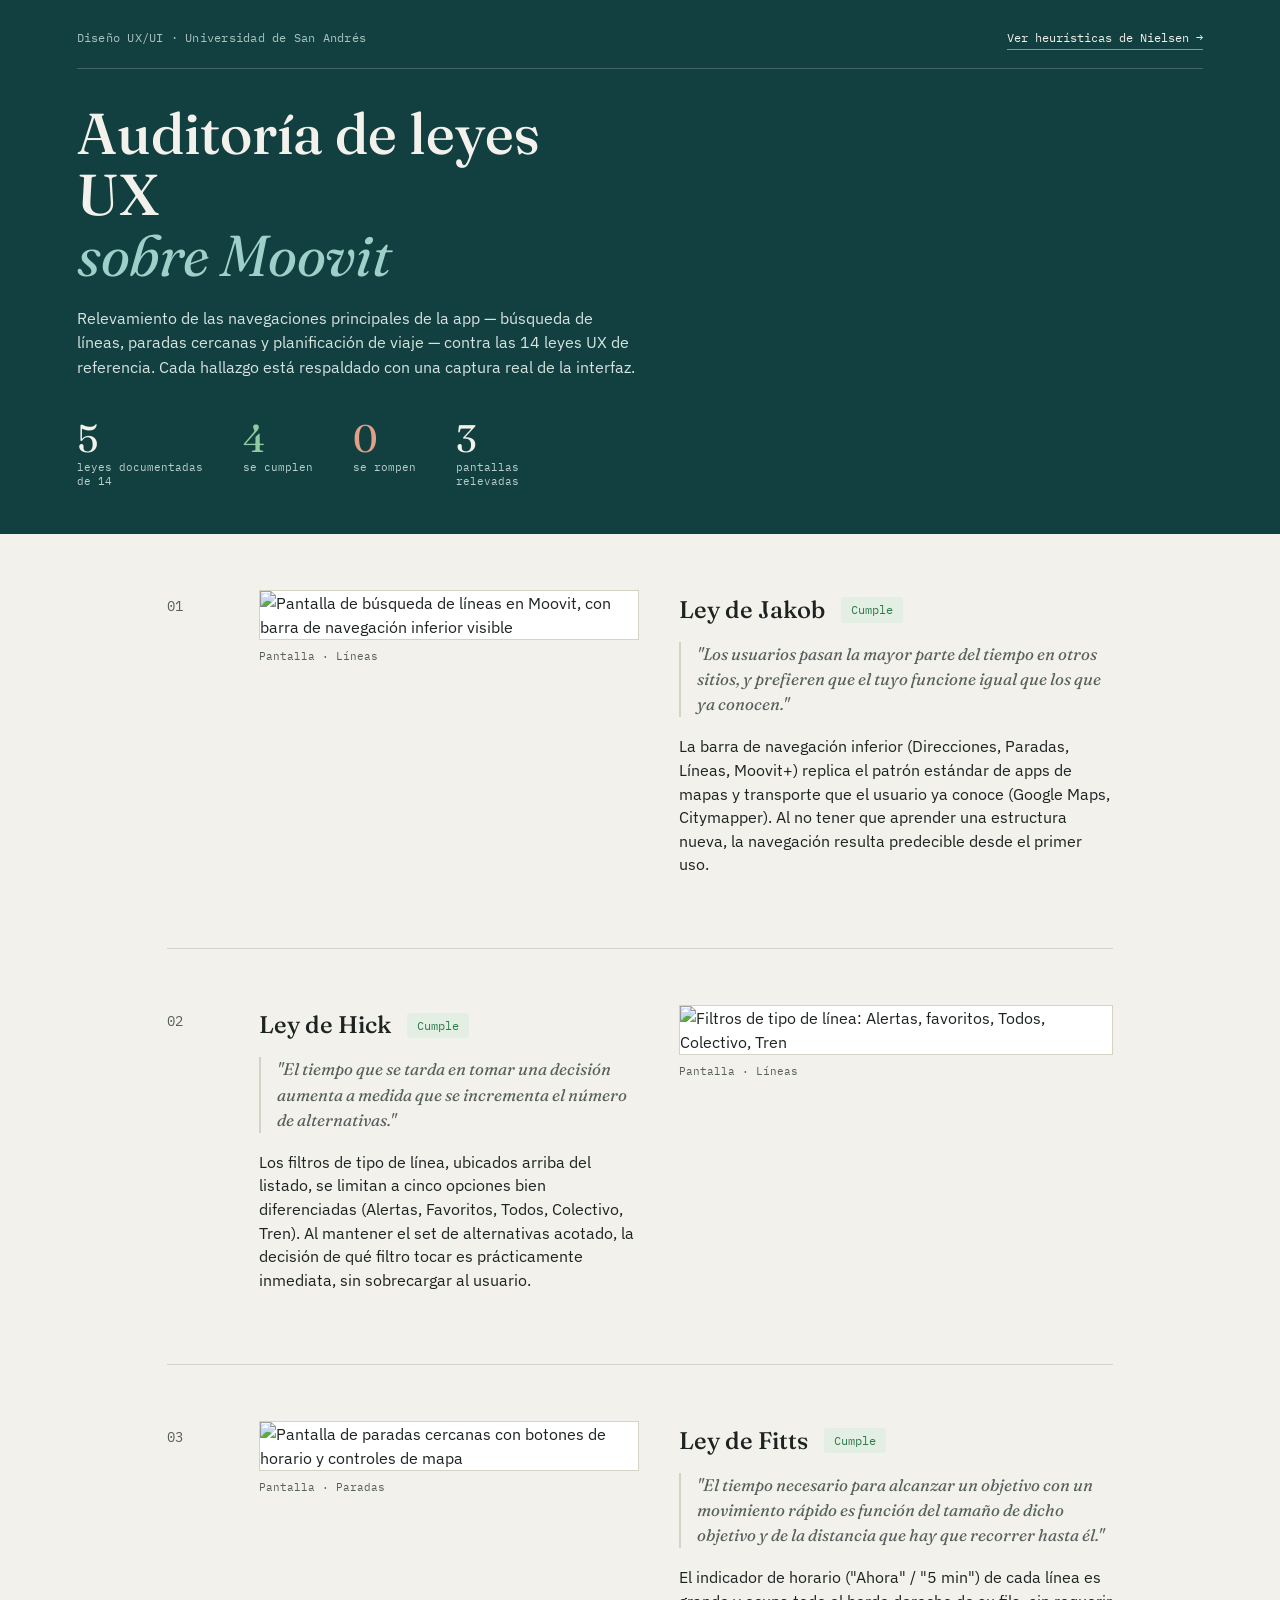
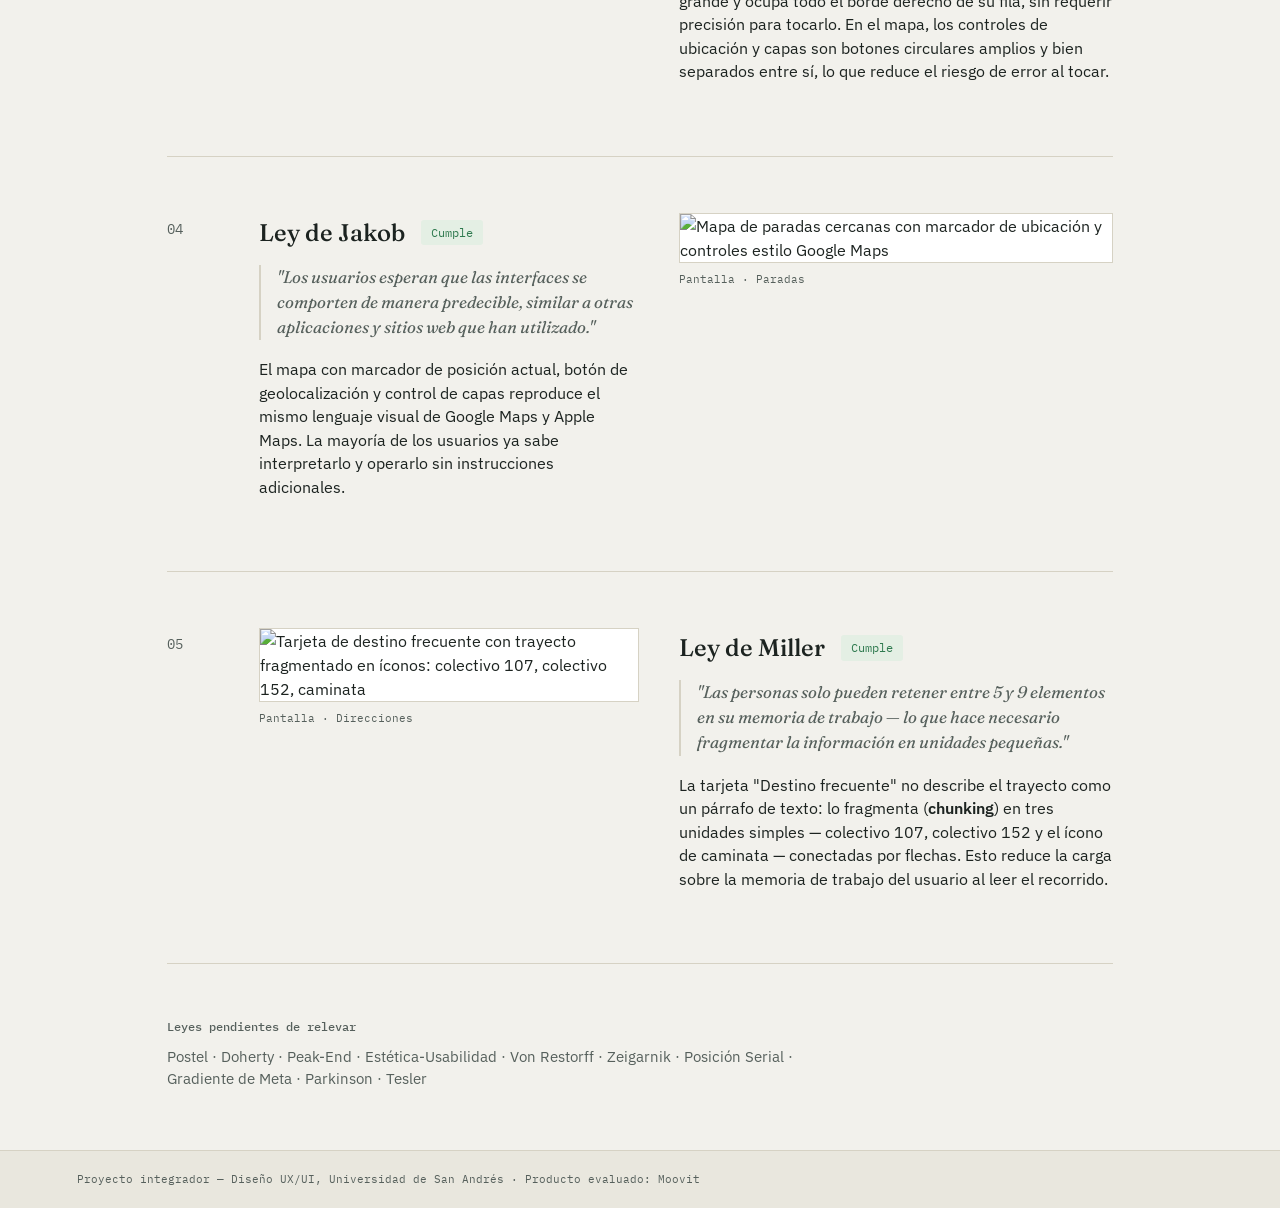
==== index.html @ 1d5173cb "Add files via upload" ====
<!DOCTYPE html>
<html lang="es">
<head>
<meta charset="UTF-8">
<meta name="viewport" content="width=device-width, initial-scale=1.0">
<title>Auditoría UX — Moovit · Leyes UX</title>
<link rel="preconnect" href="https://fonts.googleapis.com">
<link rel="preconnect" href="https://fonts.gstatic.com" crossorigin>
<link href="https://fonts.googleapis.com/css2?family=Fraunces:opsz,wght@9..144,400;9..144,500;9..144,600&family=IBM+Plex+Sans:wght@400;500;600&family=IBM+Plex+Mono:wght@500&display=swap" rel="stylesheet">
<link rel="stylesheet" href="style.css">
</head>
<body>

<header class="masthead">
  <div class="masthead-top">
    <span class="masthead-kicker">Diseño UX/UI · Universidad de San Andrés</span>
    <a class="masthead-link" href="heuristicas.html">Ver heurísticas de Nielsen →</a>
  </div>
  <h1 class="masthead-title">Auditoría de leyes UX<br><em>sobre Moovit</em></h1>
  <p class="masthead-lede">
    Relevamiento de las navegaciones principales de la app — búsqueda de líneas,
    paradas cercanas y planificación de viaje — contra las 14 leyes UX de referencia.
    Cada hallazgo está respaldado con una captura real de la interfaz.
  </p>

  <div class="masthead-stats">
    <div class="stat">
      <span class="stat-num">5</span>
      <span class="stat-label">leyes documentadas<br>de 14</span>
    </div>
    <div class="stat stat-cumple">
      <span class="stat-num">4</span>
      <span class="stat-label">se cumplen</span>
    </div>
    <div class="stat stat-rompe">
      <span class="stat-num">0</span>
      <span class="stat-label">se rompen</span>
    </div>
    <div class="stat">
      <span class="stat-num">3</span>
      <span class="stat-label">pantallas<br>relevadas</span>
    </div>
  </div>
</header>

<main class="findings">

  <!-- 01 — Ley de Jakob -->
  <article class="finding" id="jakob-1">
    <div class="finding-index">01</div>
    <div class="finding-media">
      <img src="assets/pantalla-lineas.jpg" alt="Pantalla de búsqueda de líneas en Moovit, con barra de navegación inferior visible">
      <span class="media-caption">Pantalla · Líneas</span>
    </div>
    <div class="finding-body">
      <div class="finding-head">
        <h2>Ley de Jakob</h2>
        <span class="badge badge-cumple">Cumple</span>
      </div>
      <p class="finding-quote">"Los usuarios pasan la mayor parte del tiempo en otros sitios, y prefieren que el tuyo funcione igual que los que ya conocen."</p>
      <p class="finding-analysis">
        La barra de navegación inferior (Direcciones, Paradas, Líneas, Moovit+) replica
        el patrón estándar de apps de mapas y transporte que el usuario ya conoce
        (Google Maps, Citymapper). Al no tener que aprender una estructura nueva,
        la navegación resulta predecible desde el primer uso.
      </p>
    </div>
  </article>

  <!-- 02 — Ley de Hick -->
  <article class="finding finding-reverse" id="hick">
    <div class="finding-index">02</div>
    <div class="finding-media">
      <img src="assets/pantalla-lineas.jpg" alt="Filtros de tipo de línea: Alertas, favoritos, Todos, Colectivo, Tren">
      <span class="media-caption">Pantalla · Líneas</span>
    </div>
    <div class="finding-body">
      <div class="finding-head">
        <h2>Ley de Hick</h2>
        <span class="badge badge-cumple">Cumple</span>
      </div>
      <p class="finding-quote">"El tiempo que se tarda en tomar una decisión aumenta a medida que se incrementa el número de alternativas."</p>
      <p class="finding-analysis">
        Los filtros de tipo de línea, ubicados arriba del listado, se limitan a cinco
        opciones bien diferenciadas (Alertas, Favoritos, Todos, Colectivo, Tren).
        Al mantener el set de alternativas acotado, la decisión de qué filtro tocar
        es prácticamente inmediata, sin sobrecargar al usuario.
      </p>
    </div>
  </article>

  <!-- 03 — Ley de Fitts -->
  <article class="finding" id="fitts">
    <div class="finding-index">03</div>
    <div class="finding-media">
      <img src="assets/pantalla-paradas.jpg" alt="Pantalla de paradas cercanas con botones de horario y controles de mapa">
      <span class="media-caption">Pantalla · Paradas</span>
    </div>
    <div class="finding-body">
      <div class="finding-head">
        <h2>Ley de Fitts</h2>
        <span class="badge badge-cumple">Cumple</span>
      </div>
      <p class="finding-quote">"El tiempo necesario para alcanzar un objetivo con un movimiento rápido es función del tamaño de dicho objetivo y de la distancia que hay que recorrer hasta él."</p>
      <p class="finding-analysis">
        El indicador de horario ("Ahora" / "5 min") de cada línea es grande y ocupa
        todo el borde derecho de su fila, sin requerir precisión para tocarlo.
        En el mapa, los controles de ubicación y capas son botones circulares
        amplios y bien separados entre sí, lo que reduce el riesgo de error al tocar.
      </p>
    </div>
  </article>

  <!-- 04 — Ley de Jakob (mapa) -->
  <article class="finding finding-reverse" id="jakob-2">
    <div class="finding-index">04</div>
    <div class="finding-media">
      <img src="assets/pantalla-paradas.jpg" alt="Mapa de paradas cercanas con marcador de ubicación y controles estilo Google Maps">
      <span class="media-caption">Pantalla · Paradas</span>
    </div>
    <div class="finding-body">
      <div class="finding-head">
        <h2>Ley de Jakob</h2>
        <span class="badge badge-cumple">Cumple</span>
      </div>
      <p class="finding-quote">"Los usuarios esperan que las interfaces se comporten de manera predecible, similar a otras aplicaciones y sitios web que han utilizado."</p>
      <p class="finding-analysis">
        El mapa con marcador de posición actual, botón de geolocalización y control
        de capas reproduce el mismo lenguaje visual de Google Maps y Apple Maps.
        La mayoría de los usuarios ya sabe interpretarlo y operarlo sin instrucciones
        adicionales.
      </p>
    </div>
  </article>

  <!-- 05 — Ley de Miller -->
  <article class="finding" id="miller">
    <div class="finding-index">05</div>
    <div class="finding-media">
      <img src="assets/pantalla-direcciones.jpg" alt="Tarjeta de destino frecuente con trayecto fragmentado en íconos: colectivo 107, colectivo 152, caminata">
      <span class="media-caption">Pantalla · Direcciones</span>
    </div>
    <div class="finding-body">
      <div class="finding-head">
        <h2>Ley de Miller</h2>
        <span class="badge badge-cumple">Cumple</span>
      </div>
      <p class="finding-quote">"Las personas solo pueden retener entre 5 y 9 elementos en su memoria de trabajo — lo que hace necesario fragmentar la información en unidades pequeñas."</p>
      <p class="finding-analysis">
        La tarjeta "Destino frecuente" no describe el trayecto como un párrafo de texto:
        lo fragmenta (<em>chunking</em>) en tres unidades simples — colectivo 107,
        colectivo 152 y el ícono de caminata — conectadas por flechas. Esto reduce
        la carga sobre la memoria de trabajo del usuario al leer el recorrido.
      </p>
    </div>
  </article>

</main>

<section class="pending">
  <h3>Leyes pendientes de relevar</h3>
  <p>
    Postel · Doherty · Peak-End · Estética-Usabilidad · Von Restorff ·
    Zeigarnik · Posición Serial · Gradiente de Meta · Parkinson · Tesler
  </p>
</section>

<footer class="site-footer">
  <p>Proyecto integrador — Diseño UX/UI, Universidad de San Andrés · Producto evaluado: Moovit</p>
</footer>

</body>
</html>
---- style.css ----
/* ============================================
   Tokens
   ============================================ */
:root {
  --paper:      #F2F1EC;
  --paper-dim:  #E9E7DE;
  --ink:        #1C2320;
  --ink-soft:   #56605C;
  --rule:       #D6D2C4;

  --teal:       #1F6E6E;
  --teal-deep:  #123F3F;
  --amber:      #C98A2E;

  --cumple:     #2F7A4F;
  --cumple-bg:  #E4EFE4;
  --rompe:      #B24A2E;
  --rompe-bg:   #F3E4DD;

  --display: "Fraunces", Georgia, serif;
  --body:    "IBM Plex Sans", -apple-system, sans-serif;
  --mono:    "IBM Plex Mono", monospace;
}

* { box-sizing: border-box; }

html { scroll-behavior: smooth; }

body {
  margin: 0;
  background: var(--paper);
  color: var(--ink);
  font-family: var(--body);
  line-height: 1.5;
  -webkit-font-smoothing: antialiased;
}

img { max-width: 100%; display: block; }

a { color: var(--teal-deep); }
a:focus-visible, button:focus-visible { outline: 2px solid var(--teal); outline-offset: 3px; }

/* ============================================
   Masthead
   ============================================ */
.masthead {
  background: var(--teal-deep);
  color: var(--paper);
  padding: 28px 6vw 46px;
}

.masthead-top {
  display: flex;
  flex-wrap: wrap;
  gap: 12px 24px;
  justify-content: space-between;
  align-items: baseline;
  border-bottom: 1px solid rgba(242,241,236,0.22);
  padding-bottom: 18px;
  margin-bottom: 34px;
}

.masthead-kicker {
  font-family: var(--mono);
  font-size: 0.72rem;
  letter-spacing: 0.02em;
  color: #A9C4C0;
}

.masthead-link {
  font-family: var(--mono);
  font-size: 0.78rem;
  color: var(--paper);
  text-decoration: none;
  border-bottom: 1px solid rgba(242,241,236,0.5);
  padding-bottom: 2px;
}
.masthead-link:hover { border-color: var(--paper); }

.masthead-title {
  font-family: var(--display);
  font-weight: 500;
  font-size: clamp(2.1rem, 5.4vw, 3.6rem);
  line-height: 1.06;
  margin: 0 0 20px;
  max-width: 14ch;
}
.masthead-title em {
  font-style: italic;
  font-weight: 400;
  color: #9FCFC9;
}

.masthead-lede {
  max-width: 56ch;
  font-size: 1.02rem;
  color: #D6E4E1;
  margin: 0 0 40px;
}

.masthead-stats {
  display: flex;
  flex-wrap: wrap;
  gap: 40px;
}

.stat {
  display: flex;
  flex-direction: column;
  gap: 2px;
}
.stat-num {
  font-family: var(--display);
  font-size: 2.4rem;
  line-height: 1;
  color: var(--paper);
}
.stat-cumple .stat-num { color: #8FCB9F; }
.stat-rompe .stat-num  { color: #E3A088; }
.stat-label {
  font-family: var(--mono);
  font-size: 0.68rem;
  color: #B9CFCB;
  line-height: 1.3;
}

/* ============================================
   Findings — alternating editorial rows
   ============================================ */
.findings {
  max-width: 1100px;
  margin: 0 auto;
  padding: 8px 6vw 20px;
}

.finding {
  display: grid;
  grid-template-columns: 52px minmax(240px, 380px) 1fr;
  gap: 0 40px;
  padding: 56px 0;
  border-bottom: 1px solid var(--rule);
  align-items: start;
}
.finding:first-child { padding-top: 48px; }

.finding-index {
  font-family: var(--mono);
  font-size: 0.85rem;
  color: var(--ink-soft);
  padding-top: 6px;
}

.finding-media {
  position: relative;
}
.finding-media img {
  width: 100%;
  border: 1px solid var(--rule);
  background: #fff;
}
.media-caption {
  display: block;
  font-family: var(--mono);
  font-size: 0.68rem;
  color: var(--ink-soft);
  margin-top: 8px;
}

.finding-body { padding-top: 2px; }

.finding-head {
  display: flex;
  align-items: center;
  gap: 16px;
  margin-bottom: 14px;
}

.finding-head h2 {
  font-family: var(--display);
  font-weight: 500;
  font-size: 1.5rem;
  margin: 0;
}

.badge {
  font-family: var(--mono);
  font-size: 0.72rem;
  padding: 4px 10px;
  border-radius: 3px;
  white-space: nowrap;
}
.badge-cumple { background: var(--cumple-bg); color: var(--cumple); }
.badge-rompe  { background: var(--rompe-bg);  color: var(--rompe); }

.finding-quote {
  font-family: var(--display);
  font-style: italic;
  font-size: 1.05rem;
  color: var(--ink-soft);
  border-left: 2px solid var(--rule);
  padding-left: 16px;
  margin: 0 0 18px;
  max-width: 52ch;
}

.finding-analysis {
  max-width: 58ch;
  font-size: 0.98rem;
  color: var(--ink);
}
.finding-analysis em { font-style: normal; font-weight: 600; }

/* alternate media/body order on larger screens for rhythm */
.finding-reverse .finding-media { order: 3; }
.finding-reverse .finding-body  { order: 2; }
.finding-reverse .finding-index { order: 1; }

/* ============================================
   Pending section
   ============================================ */
.pending {
  max-width: 1100px;
  margin: 0 auto;
  padding: 34px 6vw 60px;
}
.pending h3 {
  font-family: var(--mono);
  font-size: 0.75rem;
  text-transform: none;
  color: var(--ink-soft);
  margin: 0 0 10px;
  font-weight: 500;
}
.pending p {
  margin: 0;
  color: var(--ink-soft);
  font-size: 0.92rem;
  max-width: 70ch;
}

/* ============================================
   Footer
   ============================================ */
.site-footer {
  background: var(--paper-dim);
  border-top: 1px solid var(--rule);
  padding: 20px 6vw;
}
.site-footer p {
  margin: 0;
  font-family: var(--mono);
  font-size: 0.7rem;
  color: var(--ink-soft);
}

/* ============================================
   Responsive
   ============================================ */
@media (max-width: 820px) {
  .finding {
    grid-template-columns: 40px 1fr;
    grid-template-areas:
      "index media"
      "body  body";
  }
  .finding-index { grid-area: index; }
  .finding-media { grid-area: media; }
  .finding-body  { grid-area: body; padding-top: 22px; }
  .finding-reverse .finding-media,
  .finding-reverse .finding-body,
  .finding-reverse .finding-index { order: initial; }
}

@media (max-width: 560px) {
  .masthead { padding: 22px 6vw 36px; }
  .masthead-stats { gap: 28px; }
  .finding { padding: 40px 0; }
}

@media (prefers-reduced-motion: reduce) {
  html { scroll-behavior: auto; }
}
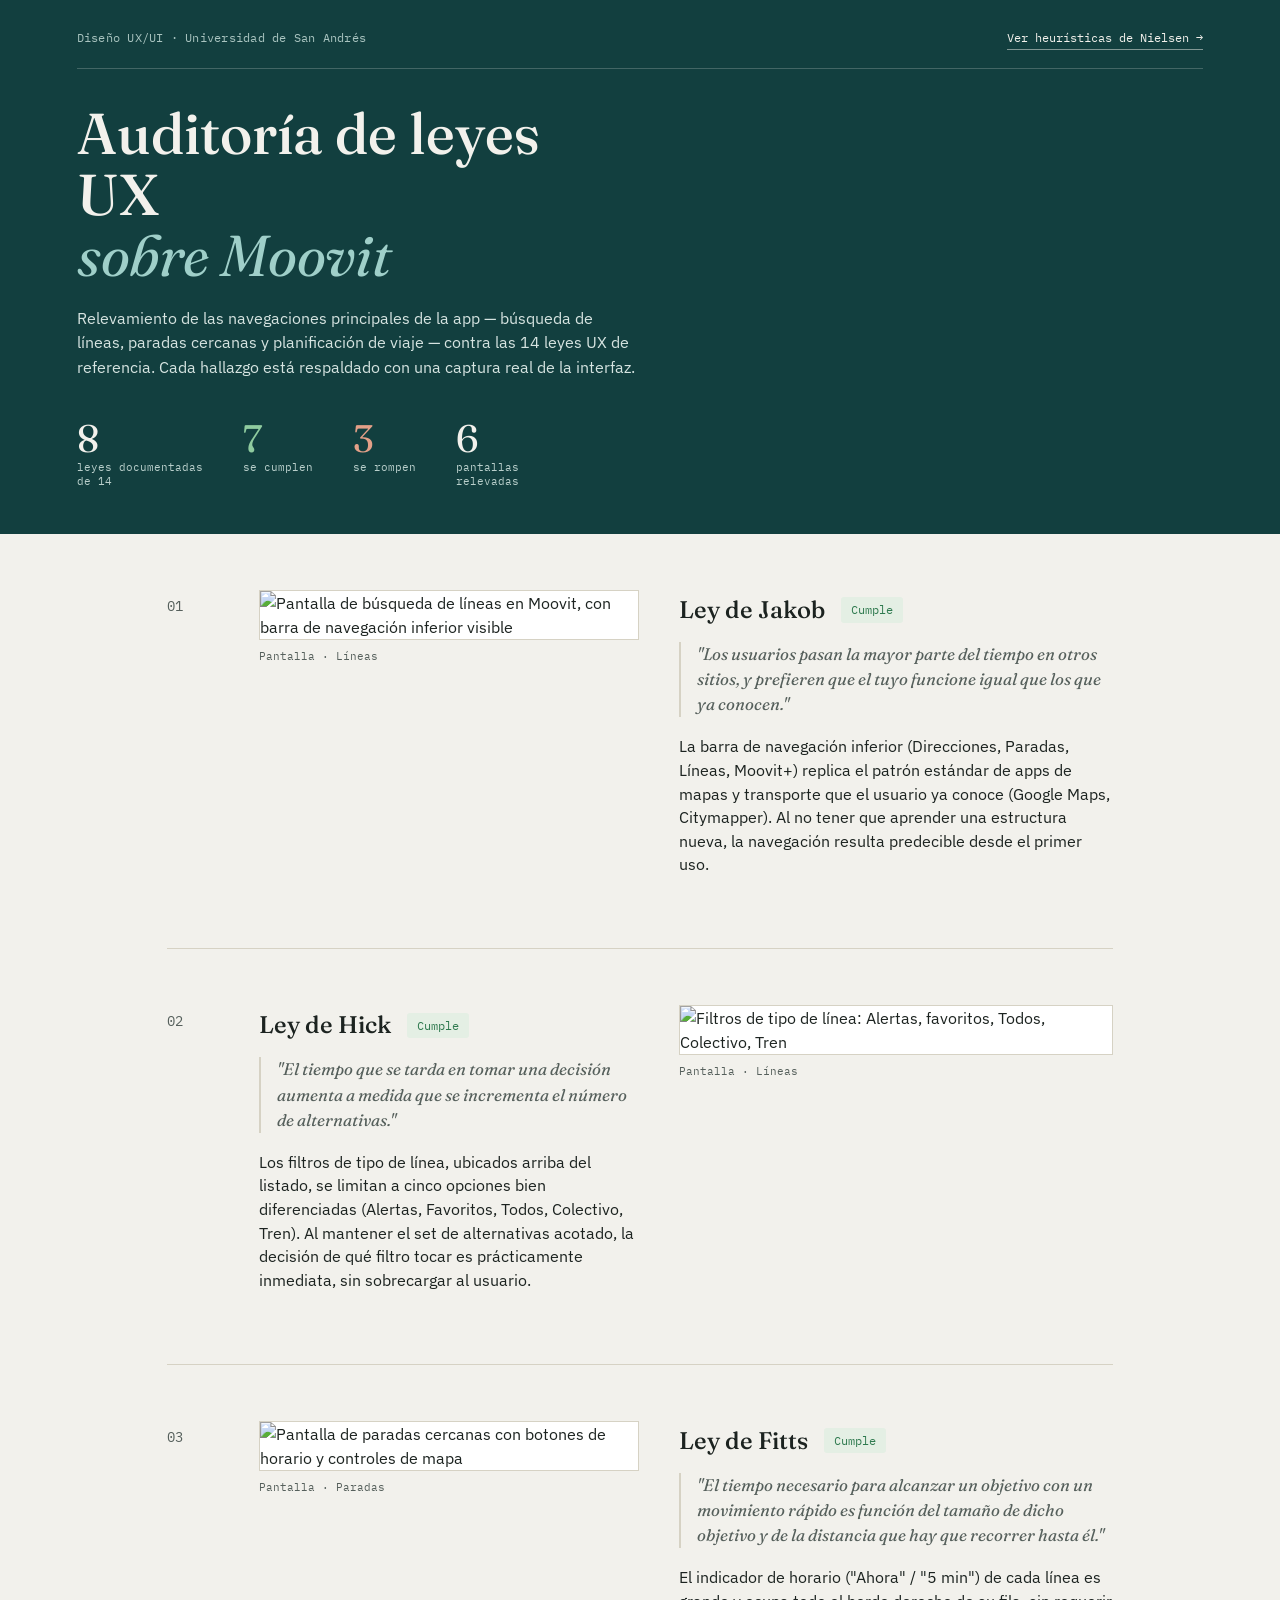
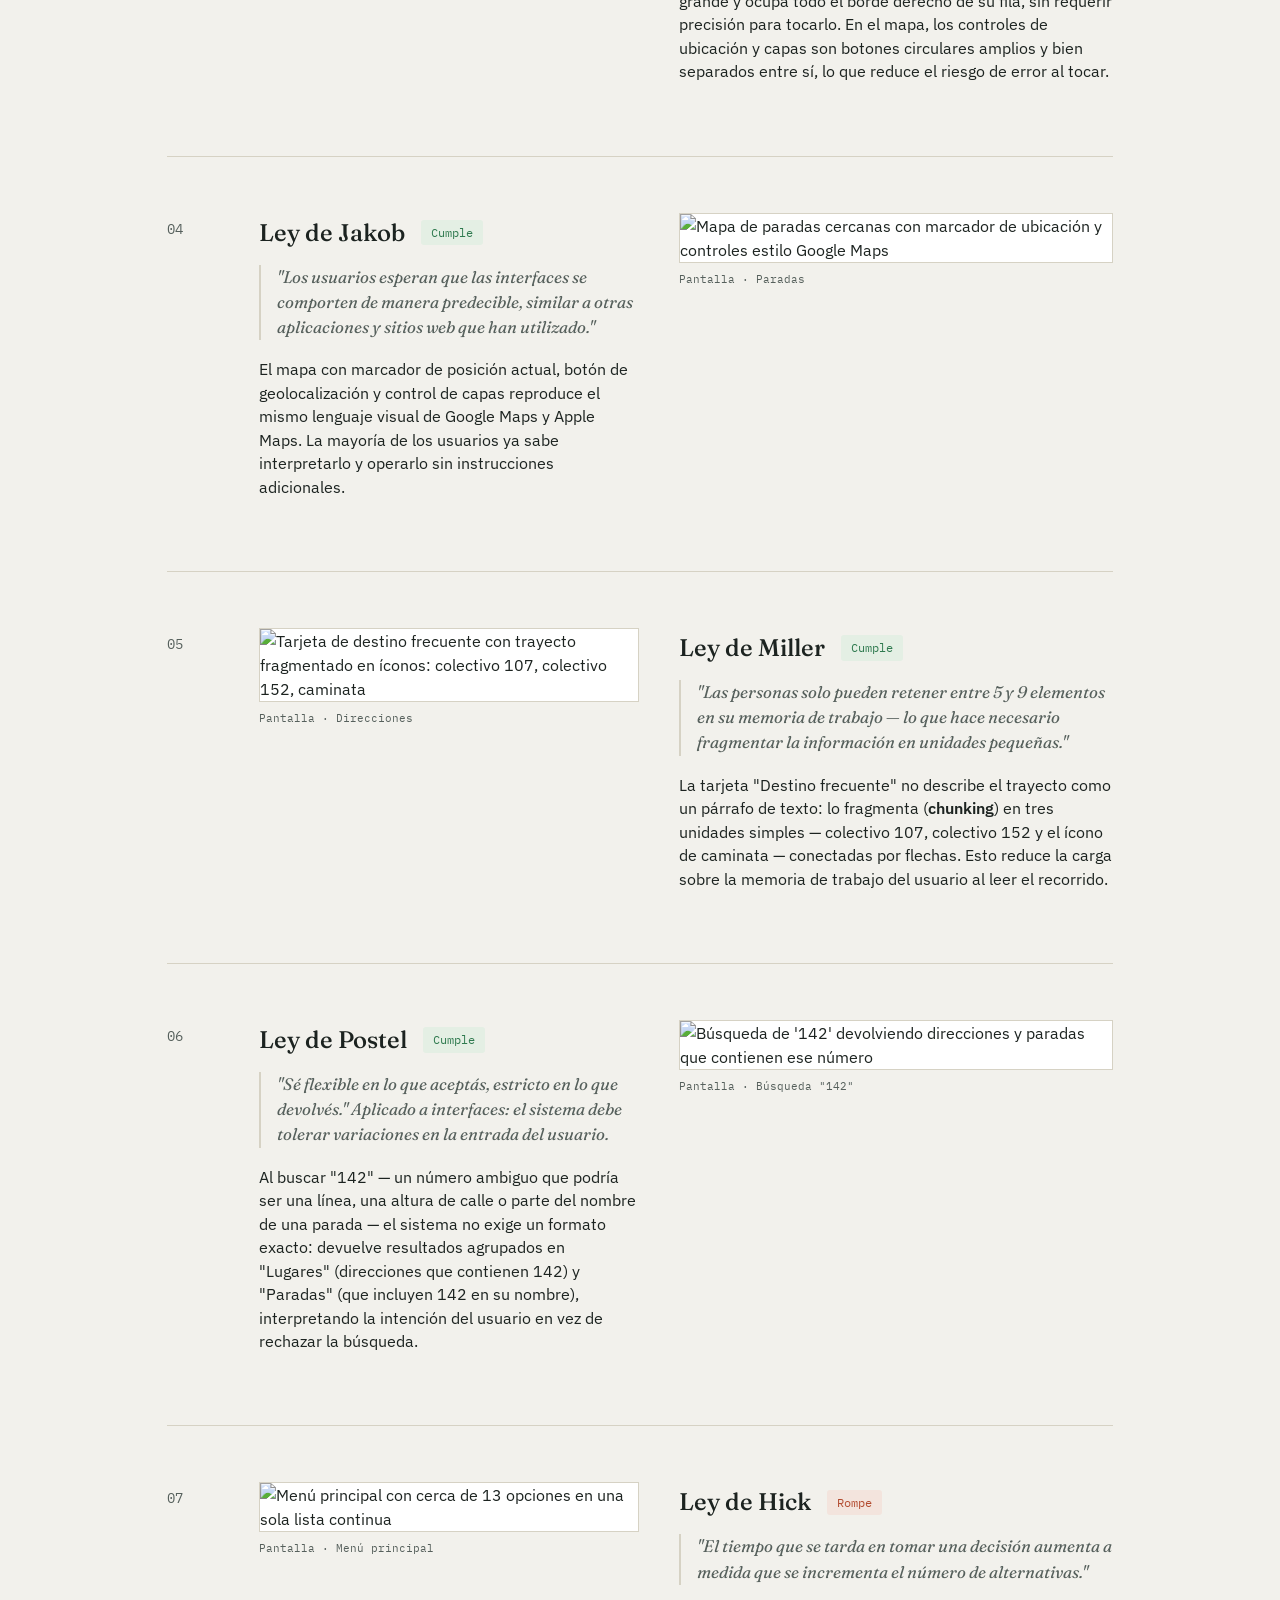
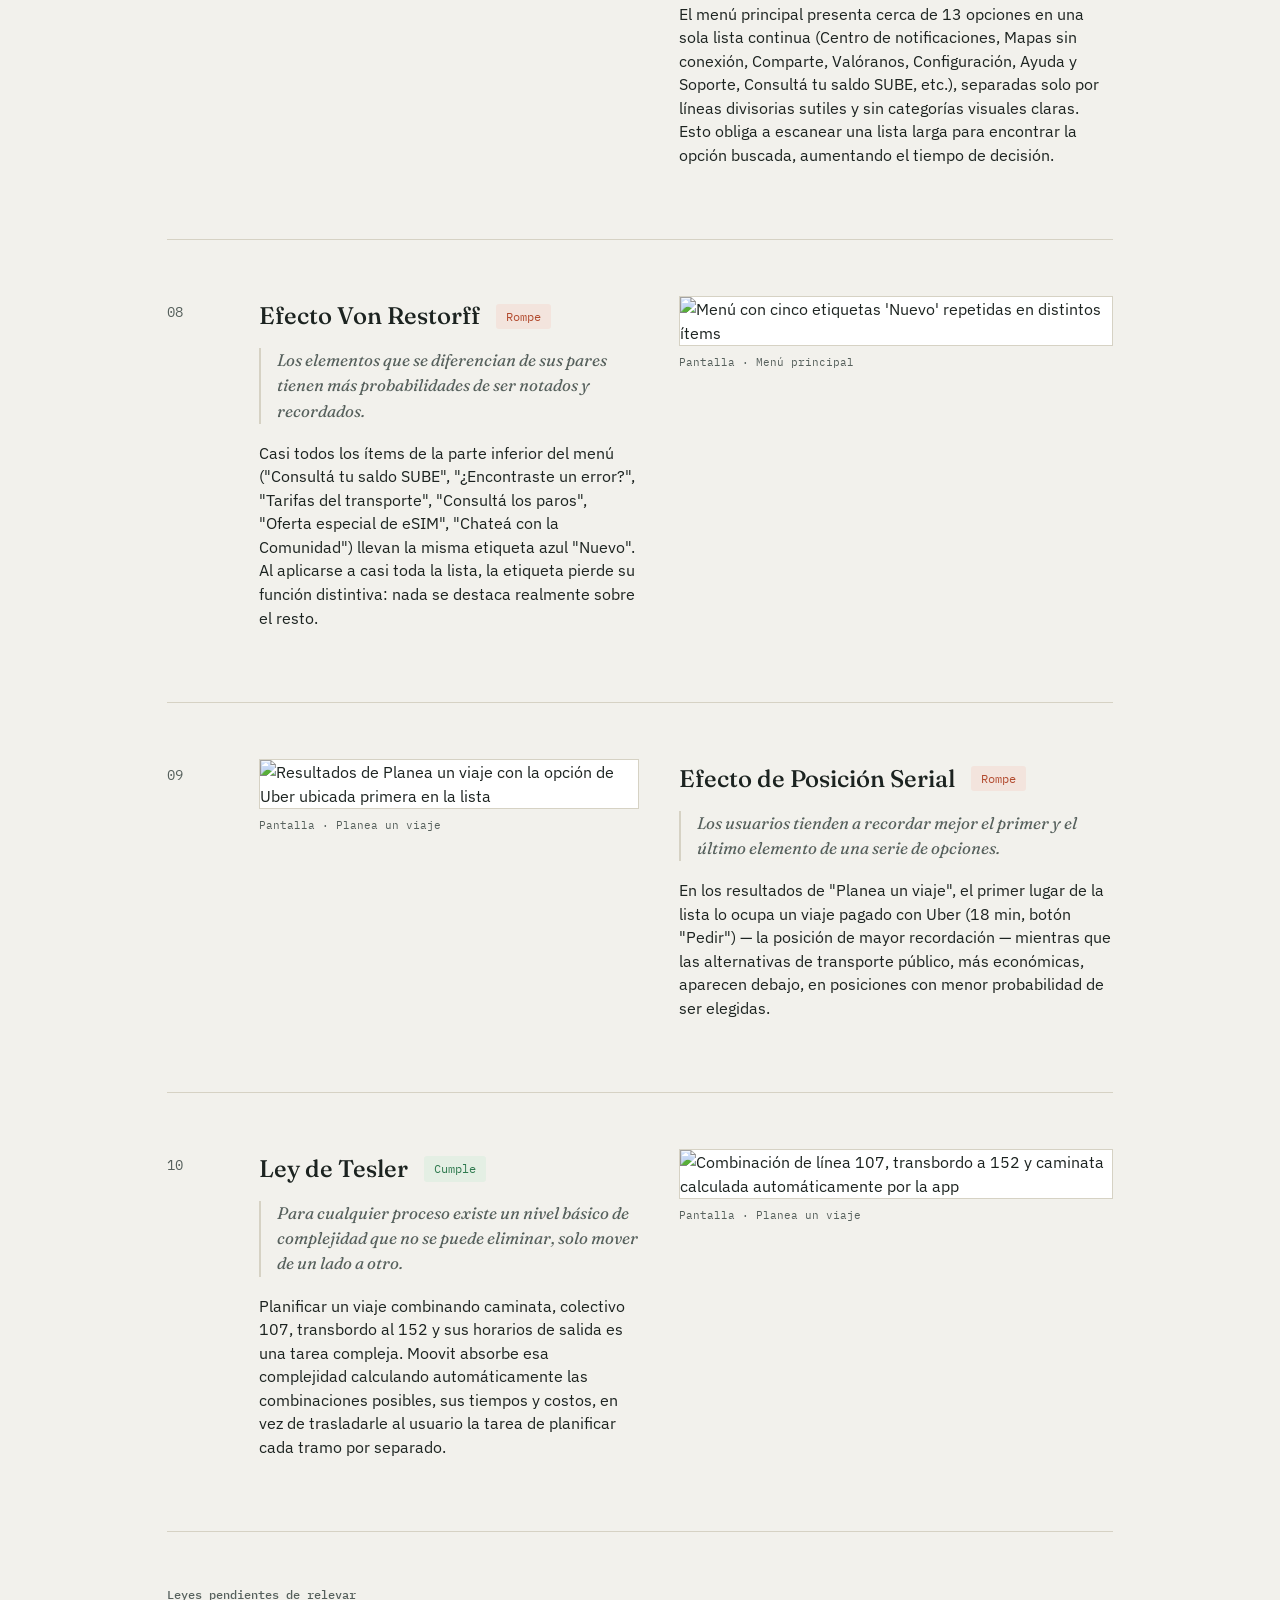
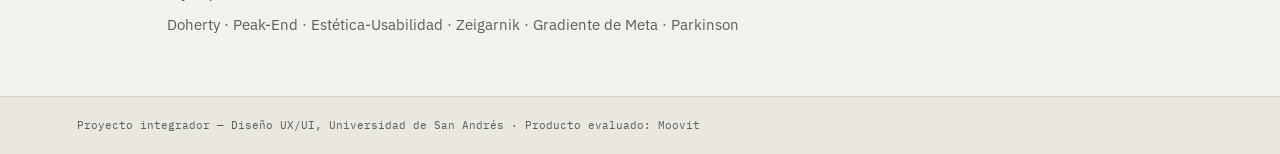
==== commit 9a7fab98: "Add files via upload" ====
--- a/index.html
+++ b/index.html
@@ -25,19 +25,19 @@
 
   <div class="masthead-stats">
     <div class="stat">
-      <span class="stat-num">5</span>
+      <span class="stat-num">8</span>
       <span class="stat-label">leyes documentadas<br>de 14</span>
     </div>
     <div class="stat stat-cumple">
-      <span class="stat-num">4</span>
+      <span class="stat-num">7</span>
       <span class="stat-label">se cumplen</span>
     </div>
     <div class="stat stat-rompe">
-      <span class="stat-num">0</span>
+      <span class="stat-num">3</span>
       <span class="stat-label">se rompen</span>
     </div>
     <div class="stat">
-      <span class="stat-num">3</span>
+      <span class="stat-num">6</span>
       <span class="stat-label">pantallas<br>relevadas</span>
     </div>
   </div>
@@ -155,13 +155,130 @@
     </div>
   </article>
 
+  <!-- 06 — Ley de Postel -->
+  <article class="finding finding-reverse" id="postel">
+    <div class="finding-index">06</div>
+    <div class="finding-media">
+      <img src="assets/pantalla-busqueda-142.jpg" alt="Búsqueda de '142' devolviendo direcciones y paradas que contienen ese número">
+      <span class="media-caption">Pantalla · Búsqueda "142"</span>
+    </div>
+    <div class="finding-body">
+      <div class="finding-head">
+        <h2>Ley de Postel</h2>
+        <span class="badge badge-cumple">Cumple</span>
+      </div>
+      <p class="finding-quote">"Sé flexible en lo que aceptás, estricto en lo que devolvés." Aplicado a interfaces: el sistema debe tolerar variaciones en la entrada del usuario.</p>
+      <p class="finding-analysis">
+        Al buscar "142" — un número ambiguo que podría ser una línea, una
+        altura de calle o parte del nombre de una parada — el sistema no exige
+        un formato exacto: devuelve resultados agrupados en "Lugares"
+        (direcciones que contienen 142) y "Paradas" (que incluyen 142 en su
+        nombre), interpretando la intención del usuario en vez de rechazar
+        la búsqueda.
+      </p>
+    </div>
+  </article>
+
+  <!-- 07 — Ley de Hick (segundo caso) -->
+  <article class="finding" id="hick-2">
+    <div class="finding-index">07</div>
+    <div class="finding-media">
+      <img src="assets/pantalla-menu.jpg" alt="Menú principal con cerca de 13 opciones en una sola lista continua">
+      <span class="media-caption">Pantalla · Menú principal</span>
+    </div>
+    <div class="finding-body">
+      <div class="finding-head">
+        <h2>Ley de Hick</h2>
+        <span class="badge badge-rompe">Rompe</span>
+      </div>
+      <p class="finding-quote">"El tiempo que se tarda en tomar una decisión aumenta a medida que se incrementa el número de alternativas."</p>
+      <p class="finding-analysis">
+        El menú principal presenta cerca de 13 opciones en una sola lista
+        continua (Centro de notificaciones, Mapas sin conexión, Comparte,
+        Valóranos, Configuración, Ayuda y Soporte, Consultá tu saldo SUBE,
+        etc.), separadas solo por líneas divisorias sutiles y sin categorías
+        visuales claras. Esto obliga a escanear una lista larga para
+        encontrar la opción buscada, aumentando el tiempo de decisión.
+      </p>
+    </div>
+  </article>
+
+  <!-- 08 — Efecto Von Restorff -->
+  <article class="finding finding-reverse" id="von-restorff">
+    <div class="finding-index">08</div>
+    <div class="finding-media">
+      <img src="assets/pantalla-menu.jpg" alt="Menú con cinco etiquetas 'Nuevo' repetidas en distintos ítems">
+      <span class="media-caption">Pantalla · Menú principal</span>
+    </div>
+    <div class="finding-body">
+      <div class="finding-head">
+        <h2>Efecto Von Restorff</h2>
+        <span class="badge badge-rompe">Rompe</span>
+      </div>
+      <p class="finding-quote">Los elementos que se diferencian de sus pares tienen más probabilidades de ser notados y recordados.</p>
+      <p class="finding-analysis">
+        Casi todos los ítems de la parte inferior del menú ("Consultá tu
+        saldo SUBE", "¿Encontraste un error?", "Tarifas del transporte",
+        "Consultá los paros", "Oferta especial de eSIM", "Chateá con la
+        Comunidad") llevan la misma etiqueta azul "Nuevo". Al aplicarse a
+        casi toda la lista, la etiqueta pierde su función distintiva: nada
+        se destaca realmente sobre el resto.
+      </p>
+    </div>
+  </article>
+
+  <!-- 09 — Efecto de Posición Serial -->
+  <article class="finding" id="posicion-serial">
+    <div class="finding-index">09</div>
+    <div class="finding-media">
+      <img src="assets/pantalla-viaje.jpg" alt="Resultados de Planea un viaje con la opción de Uber ubicada primera en la lista">
+      <span class="media-caption">Pantalla · Planea un viaje</span>
+    </div>
+    <div class="finding-body">
+      <div class="finding-head">
+        <h2>Efecto de Posición Serial</h2>
+        <span class="badge badge-rompe">Rompe</span>
+      </div>
+      <p class="finding-quote">Los usuarios tienden a recordar mejor el primer y el último elemento de una serie de opciones.</p>
+      <p class="finding-analysis">
+        En los resultados de "Planea un viaje", el primer lugar de la lista
+        lo ocupa un viaje pagado con Uber (18 min, botón "Pedir") — la
+        posición de mayor recordación — mientras que las alternativas de
+        transporte público, más económicas, aparecen debajo, en posiciones
+        con menor probabilidad de ser elegidas.
+      </p>
+    </div>
+  </article>
+
+  <!-- 10 — Ley de Tesler -->
+  <article class="finding finding-reverse" id="tesler">
+    <div class="finding-index">10</div>
+    <div class="finding-media">
+      <img src="assets/pantalla-viaje.jpg" alt="Combinación de línea 107, transbordo a 152 y caminata calculada automáticamente por la app">
+      <span class="media-caption">Pantalla · Planea un viaje</span>
+    </div>
+    <div class="finding-body">
+      <div class="finding-head">
+        <h2>Ley de Tesler</h2>
+        <span class="badge badge-cumple">Cumple</span>
+      </div>
+      <p class="finding-quote">Para cualquier proceso existe un nivel básico de complejidad que no se puede eliminar, solo mover de un lado a otro.</p>
+      <p class="finding-analysis">
+        Planificar un viaje combinando caminata, colectivo 107, transbordo
+        al 152 y sus horarios de salida es una tarea compleja. Moovit absorbe
+        esa complejidad calculando automáticamente las combinaciones
+        posibles, sus tiempos y costos, en vez de trasladarle al usuario la
+        tarea de planificar cada tramo por separado.
+      </p>
+    </div>
+  </article>
+
 </main>
 
 <section class="pending">
   <h3>Leyes pendientes de relevar</h3>
   <p>
-    Postel · Doherty · Peak-End · Estética-Usabilidad · Von Restorff ·
-    Zeigarnik · Posición Serial · Gradiente de Meta · Parkinson · Tesler
+    Doherty · Peak-End · Estética-Usabilidad · Zeigarnik · Gradiente de Meta · Parkinson
   </p>
 </section>
 
